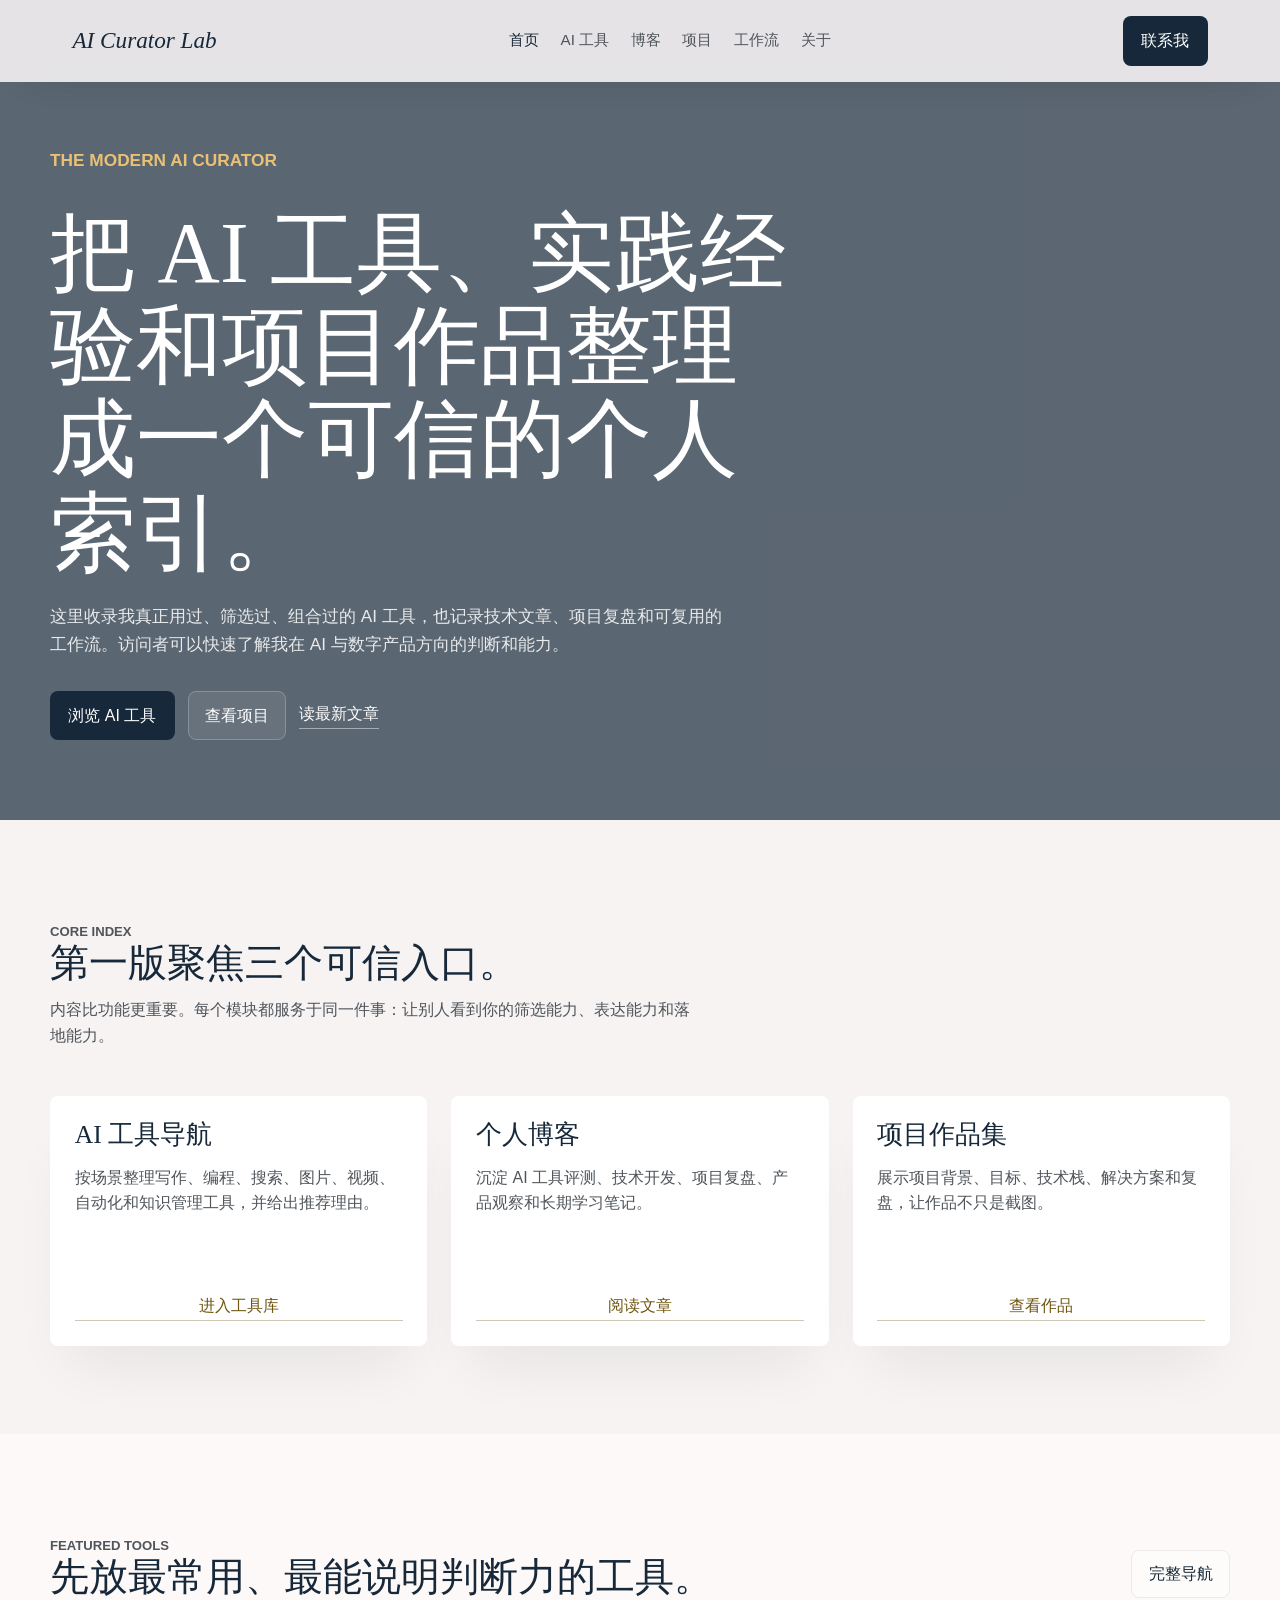
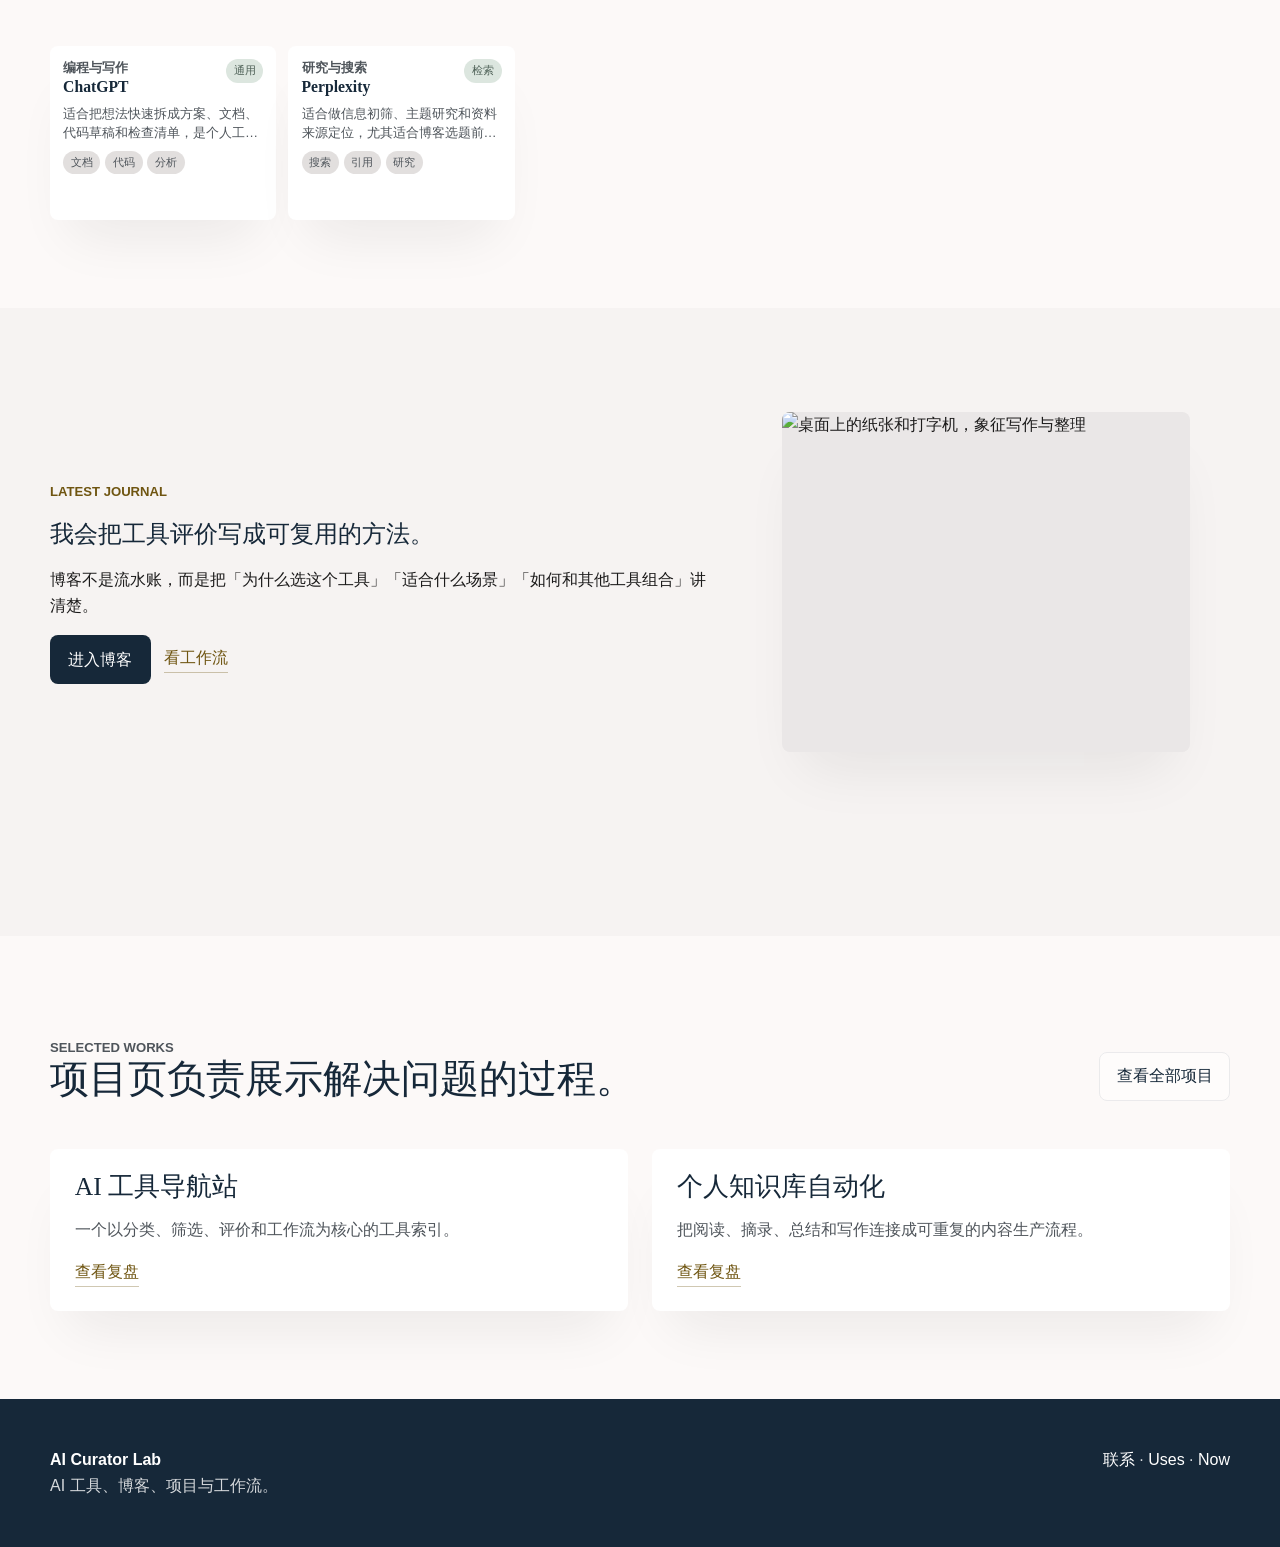
==== index.html @ 0ee19f3d "feat: initialize personal AI directory site" ====
<!doctype html>
<html lang="zh-CN">
  <head>
    <meta charset="utf-8">
    <meta name="viewport" content="width=device-width, initial-scale=1">
    <title>AI Curator Lab | 个人 AI 工具、博客与项目</title>
    <meta name="description" content="一个面向 AI 工具筛选、个人博客、项目作品集和工作流沉淀的个人网站。">
    <meta property="og:title" content="AI Curator Lab">
    <meta property="og:description" content="个人 AI 工具导航、博客、项目和工作流。">
    <link rel="stylesheet" href="assets/styles.css">
    <script defer src="assets/site.js"></script>
  </head>
  <body>
    <a class="skip-link" href="#main">跳到主要内容</a>
    <header class="site-header">
      <nav class="nav-wrap" aria-label="主导航">
        <a class="brand" href="index.html">AI Curator Lab</a>
        <ul class="nav-list">
          <li><a aria-current="page" href="index.html">首页</a></li>
          <li><a href="ai-tools/index.html">AI 工具</a></li>
          <li><a href="blog/index.html">博客</a></li>
          <li><a href="projects/index.html">项目</a></li>
          <li><a href="workflows/index.html">工作流</a></li>
          <li><a href="about/index.html">关于</a></li>
        </ul>
        <a class="header-action" href="about/index.html#contact">联系我</a>
        <button class="menu-toggle" type="button" aria-label="打开导航" aria-expanded="false" data-menu-toggle>
          <span></span><span></span><span></span>
        </button>
      </nav>
      <div class="mobile-menu" hidden data-mobile-menu>
        <a href="index.html">首页</a>
        <a href="ai-tools/index.html">AI 工具</a>
        <a href="blog/index.html">博客</a>
        <a href="projects/index.html">项目</a>
        <a href="workflows/index.html">工作流</a>
        <a href="about/index.html">关于</a>
      </div>
    </header>

    <main id="main" class="page-main">
      <section class="hero-home" aria-label="网站介绍">
        <div class="hero-inner">
          <div class="hero-copy">
            <p class="kicker">The Modern AI Curator</p>
            <h1>把 AI 工具、实践经验和项目作品整理成一个可信的个人索引。</h1>
            <p>这里收录我真正用过、筛选过、组合过的 AI 工具，也记录技术文章、项目复盘和可复用的工作流。访问者可以快速了解我在 AI 与数字产品方向的判断和能力。</p>
            <div class="hero-actions">
              <a class="button-primary" href="ai-tools/index.html">浏览 AI 工具</a>
              <a class="button-secondary" href="projects/index.html">查看项目</a>
              <a class="text-link" href="blog/index.html">读最新文章</a>
            </div>
          </div>
        </div>
      </section>

      <section class="section-band">
        <div class="content-wrap">
          <div class="section-heading">
            <div>
              <p class="kicker">Core Index</p>
              <h2>第一版聚焦三个可信入口。</h2>
              <p>内容比功能更重要。每个模块都服务于同一件事：让别人看到你的筛选能力、表达能力和落地能力。</p>
            </div>
          </div>
          <div class="grid-3">
            <article class="feature-card">
              <div>
                <h3 class="feature-title">AI 工具导航</h3>
                <p>按场景整理写作、编程、搜索、图片、视频、自动化和知识管理工具，并给出推荐理由。</p>
              </div>
              <a class="text-link" href="ai-tools/index.html">进入工具库</a>
            </article>
            <article class="feature-card">
              <div>
                <h3 class="feature-title">个人博客</h3>
                <p>沉淀 AI 工具评测、技术开发、项目复盘、产品观察和长期学习笔记。</p>
              </div>
              <a class="text-link" href="blog/index.html">阅读文章</a>
            </article>
            <article class="feature-card">
              <div>
                <h3 class="feature-title">项目作品集</h3>
                <p>展示项目背景、目标、技术栈、解决方案和复盘，让作品不只是截图。</p>
              </div>
              <a class="text-link" href="projects/index.html">查看作品</a>
            </article>
          </div>
        </div>
      </section>

      <section class="section">
        <div class="content-wrap">
          <div class="section-heading">
            <div>
              <p class="kicker">Featured Tools</p>
              <h2>先放最常用、最能说明判断力的工具。</h2>
            </div>
            <a class="button-secondary" href="ai-tools/index.html">完整导航</a>
          </div>
          <div class="tool-grid">
            <article class="tool-card">
              <div class="tool-head">
                <div>
                  <p class="tool-meta">编程与写作</p>
                  <h3 class="tool-name">ChatGPT</h3>
                </div>
                <span class="chip sage">通用</span>
              </div>
              <p>适合把想法快速拆成方案、文档、代码草稿和检查清单，是个人工作流里的基础层。</p>
              <div class="chip-row">
                <span class="chip">文档</span><span class="chip">代码</span><span class="chip">分析</span>
              </div>
            </article>
            <article class="tool-card">
              <div class="tool-head">
                <div>
                  <p class="tool-meta">研究与搜索</p>
                  <h3 class="tool-name">Perplexity</h3>
                </div>
                <span class="chip sage">检索</span>
              </div>
              <p>适合做信息初筛、主题研究和资料来源定位，尤其适合博客选题前的资料扫描。</p>
              <div class="chip-row">
                <span class="chip">搜索</span><span class="chip">引用</span><span class="chip">研究</span>
              </div>
            </article>
          </div>
        </div>
      </section>

      <section class="section-band">
        <div class="content-wrap">
          <div class="feature-story">
            <div>
              <p class="kicker">Latest Journal</p>
              <h2 class="detail-heading">我会把工具评价写成可复用的方法。</h2>
              <p>博客不是流水账，而是把「为什么选这个工具」「适合什么场景」「如何和其他工具组合」讲清楚。</p>
              <div class="inline-actions">
                <a class="button-primary" href="blog/index.html">进入博客</a>
                <a class="text-link" href="workflows/index.html">看工作流</a>
              </div>
            </div>
            <figure class="image-panel">
              <img src="https://lh3.googleusercontent.com/aida-public/[base64]" alt="桌面上的纸张和打字机，象征写作与整理" loading="lazy">
            </figure>
          </div>
        </div>
      </section>

      <section class="section">
        <div class="content-wrap">
          <div class="section-heading">
            <div>
              <p class="kicker">Selected Works</p>
              <h2>项目页负责展示解决问题的过程。</h2>
            </div>
            <a class="button-secondary" href="projects/index.html">查看全部项目</a>
          </div>
          <div class="grid-2">
            <article class="note-card">
              <h3 class="feature-title">AI 工具导航站</h3>
              <p>一个以分类、筛选、评价和工作流为核心的工具索引。</p>
              <a class="text-link" href="projects/index.html">查看复盘</a>
            </article>
            <article class="note-card">
              <h3 class="feature-title">个人知识库自动化</h3>
              <p>把阅读、摘录、总结和写作连接成可重复的内容生产流程。</p>
              <a class="text-link" href="projects/index.html">查看复盘</a>
            </article>
          </div>
        </div>
      </section>
    </main>

    <footer class="footer">
      <div class="footer-inner">
        <div><strong>AI Curator Lab</strong><br>AI 工具、博客、项目与工作流。</div>
        <div><a href="about/index.html#contact">联系</a> · <a href="about/index.html#uses">Uses</a> · <a href="about/index.html#now">Now</a></div>
      </div>
    </footer>
  </body>
</html>
---- assets/styles.css ----
:root {
  --surface: #fcf9f8;
  --surface-low: #f6f3f2;
  --surface-card: #ffffff;
  --surface-deep: #eae7e7;
  --primary: #162839;
  --primary-soft: #2c3e50;
  --ink: #1c1b1b;
  --muted: #4f555b;
  --quiet: #74777d;
  --gold: #6f5511;
  --gold-soft: #e9c176;
  --sage: #4f6258;
  --sage-soft: #dce6df;
  --chip: #e2dfde;
  --radius: 8px;
  --shadow-ambient: 0 36px 56px -22px rgba(28, 27, 27, 0.08);
  --header-height: 76px;
}

* {
  box-sizing: border-box;
}

html {
  scroll-behavior: smooth;
}

body {
  margin: 0;
  background: var(--surface);
  color: var(--ink);
  font-family: Inter, "PingFang SC", "Microsoft YaHei", Arial, sans-serif;
  line-height: 1.6;
  text-rendering: optimizeLegibility;
  -webkit-font-smoothing: antialiased;
}

img {
  display: block;
  max-width: 100%;
}

a {
  color: inherit;
  text-decoration: none;
}

button,
input,
textarea {
  font: inherit;
}

.skip-link {
  position: absolute;
  left: 1rem;
  top: -5rem;
  z-index: 100;
  background: var(--primary);
  color: #fff;
  padding: 0.65rem 1rem;
  border-radius: var(--radius);
}

.skip-link:focus {
  top: 1rem;
}

.sr-only {
  position: absolute;
  width: 1px;
  height: 1px;
  padding: 0;
  margin: -1px;
  overflow: hidden;
  clip: rect(0, 0, 0, 0);
  white-space: nowrap;
  border: 0;
}

.site-header {
  position: fixed;
  inset: 0 0 auto 0;
  z-index: 50;
  min-height: var(--header-height);
  background: rgba(252, 249, 248, 0.86);
  backdrop-filter: blur(16px);
  box-shadow: 0 18px 36px -30px rgba(28, 27, 27, 0.28);
}

.nav-wrap {
  max-width: 1180px;
  margin: 0 auto;
  padding: 1rem 1.4rem;
  display: flex;
  align-items: center;
  justify-content: space-between;
  gap: 1.2rem;
}

.brand {
  font-family: Georgia, "Noto Serif SC", "Songti SC", serif;
  font-size: 1.45rem;
  font-style: italic;
  color: var(--primary);
  white-space: nowrap;
}

.nav-list {
  display: flex;
  align-items: center;
  gap: 1.35rem;
  padding: 0;
  margin: 0;
  list-style: none;
  color: var(--muted);
  font-size: 0.95rem;
}

.nav-list a {
  padding: 0.45rem 0;
}

.nav-list a[aria-current="page"],
.nav-list a:hover {
  color: var(--primary);
}

.header-action,
.button-primary,
.button-secondary,
.text-link {
  display: inline-flex;
  align-items: center;
  justify-content: center;
  gap: 0.45rem;
  border-radius: var(--radius);
  min-height: 2.7rem;
  cursor: pointer;
}

.header-action,
.button-primary {
  background: var(--primary);
  color: #fff;
  padding: 0.75rem 1.15rem;
}

.button-primary:hover,
.header-action:hover {
  background: var(--primary-soft);
}

.button-secondary {
  color: var(--primary);
  padding: 0.72rem 1.08rem;
  background: rgba(255, 255, 255, 0.42);
  outline: 1px solid rgba(196, 198, 205, 0.34);
  outline-offset: -1px;
}

.button-secondary:hover {
  outline-color: rgba(196, 198, 205, 0.9);
}

.text-link {
  color: var(--gold);
  min-height: auto;
  padding: 0 0 0.16rem;
  border-radius: 0;
  box-shadow: inset 0 -1px 0 rgba(111, 85, 17, 0.32);
}

.menu-toggle {
  display: none;
  background: transparent;
  color: var(--primary);
  border: 0;
  padding: 0.4rem;
  border-radius: var(--radius);
}

.menu-toggle span {
  display: block;
  width: 1.55rem;
  height: 2px;
  background: currentColor;
  margin: 0.3rem 0;
}

.mobile-menu {
  display: none;
  max-width: 1180px;
  margin: 0 auto;
  padding: 0 1.4rem 1rem;
}

.mobile-menu[hidden] {
  display: none;
}

.mobile-menu a {
  display: block;
  padding: 0.8rem 0;
  color: var(--muted);
}

.page-main {
  min-height: 100vh;
}

.hero-home {
  position: relative;
  min-height: 84svh;
  display: flex;
  align-items: flex-end;
  padding: calc(var(--header-height) + 3rem) 1.4rem 5rem;
  color: #fff;
  background-image: url("https://lh3.googleusercontent.com/aida-public/[base64]");
  background-size: cover;
  background-position: center;
}

.hero-home::before {
  content: "";
  position: absolute;
  inset: 0;
  background: rgba(22, 40, 57, 0.7);
}

.hero-inner {
  position: relative;
  width: min(1180px, 100%);
  margin: 0 auto;
}

.hero-copy {
  max-width: 760px;
}

.kicker {
  margin: 0 0 1rem;
  color: var(--gold);
  font-size: 0.82rem;
  font-weight: 700;
  text-transform: uppercase;
  letter-spacing: 0;
}

.hero-home .kicker {
  color: var(--gold-soft);
}

.hero-copy h1,
.page-hero h1,
.section-heading h2,
.feature-title,
.article-title,
.project-title,
.detail-heading {
  font-family: Georgia, "Noto Serif SC", "Songti SC", serif;
  color: var(--primary);
  line-height: 1.08;
  font-weight: 500;
}

.hero-copy h1 {
  margin: 0;
  color: #fff;
  font-size: 3.35rem;
  max-width: 840px;
}

.hero-copy p {
  max-width: 680px;
  margin: 1.45rem 0 2rem;
  color: rgba(255, 255, 255, 0.86);
  font-size: 1.08rem;
}

.hero-actions,
.section-actions,
.inline-actions {
  display: flex;
  flex-wrap: wrap;
  gap: 0.8rem;
  align-items: center;
}

.hero-home .button-secondary {
  color: #fff;
  background: rgba(252, 249, 248, 0.08);
  outline-color: rgba(255, 255, 255, 0.22);
}

.hero-home .text-link {
  color: #fff;
  box-shadow: inset 0 -1px 0 rgba(255, 255, 255, 0.45);
}

.section,
.section-band,
.page-shell {
  padding: 5.5rem 1.4rem;
}

.section-band {
  background: var(--surface-low);
}

.content-wrap,
.page-hero,
.page-content {
  width: min(1180px, 100%);
  margin: 0 auto;
}

.page-shell {
  padding-top: calc(var(--header-height) + 5rem);
}

.page-hero {
  display: grid;
  grid-template-columns: minmax(0, 1fr) minmax(280px, 0.44fr);
  gap: 4rem;
  align-items: end;
  padding-bottom: 4rem;
}

.page-hero h1 {
  margin: 0;
  font-size: 3.5rem;
}

.page-hero p {
  max-width: 700px;
  margin: 1rem 0 0;
  color: var(--muted);
  font-size: 1.08rem;
}

.section-heading {
  display: flex;
  align-items: end;
  justify-content: space-between;
  gap: 2rem;
  margin-bottom: 3rem;
}

.section-heading h2 {
  margin: 0;
  font-size: 2.45rem;
}

.section-heading p {
  margin: 0.8rem 0 0;
  max-width: 640px;
  color: var(--muted);
}

.grid-3 {
  display: grid;
  grid-template-columns: repeat(3, minmax(0, 1fr));
  gap: 1.5rem;
}

.grid-2 {
  display: grid;
  grid-template-columns: repeat(2, minmax(0, 1fr));
  gap: 1.5rem;
}

.feature-card,
.tool-card,
.note-card,
.contact-card,
.workflow-card {
  background: var(--surface-card);
  border-radius: var(--radius);
  padding: 1.55rem;
  box-shadow: var(--shadow-ambient);
}

.feature-card {
  min-height: 250px;
  display: flex;
  flex-direction: column;
  justify-content: space-between;
}

.feature-title {
  margin: 0 0 0.75rem;
  font-size: 1.6rem;
}

.feature-card p,
.tool-card p,
.note-card p,
.workflow-card p,
.contact-card p {
  color: var(--muted);
}

.tool-grid {
  display: grid;
  grid-template-columns: repeat(auto-fill, minmax(190px, 1fr));
  gap: 0.75rem;
}

.tool-card {
  min-height: 174px;
  display: flex;
  flex-direction: column;
  gap: 0.55rem;
  padding: 0.82rem;
}

.tool-card p {
  margin: 0;
  font-size: 0.82rem;
  line-height: 1.42;
  display: -webkit-box;
  -webkit-line-clamp: 2;
  -webkit-box-orient: vertical;
  overflow: hidden;
}

.tool-head {
  display: flex;
  justify-content: space-between;
  gap: 0.55rem;
  align-items: flex-start;
}

.tool-identity {
  display: flex;
  align-items: center;
  gap: 0.58rem;
  min-width: 0;
}

.tool-title {
  min-width: 0;
}

.tool-logo {
  width: 2.15rem;
  height: 2.15rem;
  flex: 0 0 auto;
  object-fit: contain;
  padding: 0.34rem;
  border-radius: var(--radius);
  background: var(--surface-low);
  box-shadow: inset 0 0 0 1px rgba(196, 198, 205, 0.2);
}

.logo-fallback {
  display: grid;
  place-items: center;
  color: var(--primary);
  font-weight: 800;
  font-size: 0.8rem;
}

.tool-name {
  margin: 0;
  font-family: Georgia, "Noto Serif SC", "Songti SC", serif;
  color: var(--primary);
  font-size: 0.98rem;
  line-height: 1.18;
  overflow-wrap: anywhere;
}

.tool-name a:hover {
  color: var(--gold);
}

.tool-meta,
.article-meta,
.project-meta {
  color: var(--gold);
  font-size: 0.8rem;
  font-weight: 700;
}

.chip-row {
  display: flex;
  flex-wrap: wrap;
  gap: 0.3rem;
}

.chip {
  display: inline-flex;
  align-items: center;
  min-height: 1.42rem;
  padding: 0.16rem 0.48rem;
  border-radius: 999px;
  background: var(--chip);
  color: var(--muted);
  font-size: 0.7rem;
  white-space: nowrap;
}

.chip.sage {
  background: var(--sage-soft);
  color: var(--sage);
}

.filters {
  display: flex;
  flex-wrap: wrap;
  gap: 0.7rem;
  align-items: center;
}

.stat-strip {
  display: flex;
  flex-wrap: wrap;
  gap: 0.75rem;
  margin-bottom: 1rem;
  color: var(--primary);
  font-weight: 700;
}

.stat-strip span,
.source-note {
  background: var(--surface-card);
  border-radius: var(--radius);
  box-shadow: var(--shadow-ambient);
}

.stat-strip span {
  padding: 0.7rem 0.95rem;
}

.source-note {
  margin-bottom: 2rem;
  padding: 1.05rem 1.15rem;
  color: var(--muted);
}

.filter-button {
  border: 0;
  background: transparent;
  color: var(--muted);
  padding: 0.55rem 0.9rem;
  border-radius: var(--radius);
  cursor: pointer;
}

.filter-button:hover,
.filter-button.is-active {
  background: var(--surface-card);
  color: var(--primary);
  box-shadow: var(--shadow-ambient);
}

#categoryFilters {
  display: grid;
  grid-template-columns: 1fr;
  gap: 0.55rem;
}

.category-filter {
  width: 100%;
  min-height: 3rem;
  display: grid;
  grid-template-columns: minmax(0, 1fr) auto;
  align-items: center;
  text-align: left;
  background: rgba(255, 255, 255, 0.72);
  color: var(--muted);
  padding: 0.78rem 0.85rem;
  box-shadow: inset 4px 0 0 rgba(233, 193, 118, 0.44);
}

.category-filter span {
  overflow: hidden;
  text-overflow: ellipsis;
  white-space: nowrap;
}

.category-filter strong {
  min-width: 2rem;
  min-height: 1.45rem;
  display: grid;
  place-items: center;
  padding: 0 0.45rem;
  border-radius: var(--radius);
  background: var(--surface-low);
  color: var(--primary);
  font-size: 0.78rem;
}

.category-filter:hover,
.category-filter.is-active {
  background: var(--primary);
  color: #fff;
  box-shadow: inset 4px 0 0 var(--gold-soft), var(--shadow-ambient);
}

.category-filter:hover strong,
.category-filter.is-active strong {
  background: rgba(255, 255, 255, 0.14);
  color: #fff;
}

.search-panel {
  background: var(--surface-low);
  border-radius: var(--radius);
  padding: 0.75rem;
  outline: 1px solid rgba(196, 198, 205, 0.22);
  outline-offset: -1px;
}

.search-panel:focus-within {
  background: var(--surface-card);
  outline-color: var(--gold-soft);
}

.search-panel input {
  width: 100%;
  border: 0;
  outline: 0;
  background: transparent;
  color: var(--ink);
  padding: 0.65rem 0.7rem;
}

.directory-layout {
  display: grid;
  grid-template-columns: 250px minmax(0, 1fr);
  gap: 2rem;
}

.sidebar {
  position: sticky;
  top: calc(var(--header-height) + 1.5rem);
  align-self: start;
  display: grid;
  gap: 0.7rem;
}

.sidebar-title {
  margin: 0 0 0.4rem;
  color: var(--gold);
  font-size: 0.82rem;
  text-transform: uppercase;
  letter-spacing: 0;
}

.empty-state {
  display: none;
  padding: 2rem;
  background: var(--surface-card);
  border-radius: var(--radius);
  color: var(--muted);
}

.empty-state.is-visible {
  display: block;
}

details {
  margin-top: auto;
}

summary {
  cursor: pointer;
  color: var(--gold);
  font-weight: 700;
}

details ul {
  margin: 0.75rem 0 0;
  padding-left: 1.1rem;
  color: var(--muted);
}

.article-list {
  display: grid;
  gap: 3.8rem;
}

.article-item {
  display: grid;
  grid-template-columns: 180px minmax(0, 1fr);
  gap: 2rem;
}

.article-title {
  margin: 0.25rem 0 0.7rem;
  font-size: 2rem;
}

.article-item p {
  margin: 0;
  color: var(--muted);
}

.feature-story {
  display: grid;
  grid-template-columns: 1.15fr 0.85fr;
  gap: 2rem;
  align-items: center;
  margin-bottom: 5rem;
}

.image-panel {
  border-radius: var(--radius);
  overflow: hidden;
  background: var(--surface-deep);
  box-shadow: var(--shadow-ambient);
}

.image-panel img {
  width: 100%;
  height: 100%;
  min-height: 340px;
  object-fit: cover;
}

.project-list {
  display: grid;
  gap: 5rem;
}

.project-feature {
  display: grid;
  grid-template-columns: 1.15fr 0.85fr;
  gap: 3rem;
  align-items: center;
}

.project-feature:nth-child(even) {
  grid-template-columns: 0.85fr 1.15fr;
}

.project-feature:nth-child(even) .project-image {
  order: 2;
}

.project-title {
  margin: 1rem 0;
  font-size: 2.2rem;
}

.project-copy p {
  color: var(--muted);
}

.status {
  display: inline-flex;
  align-items: center;
  gap: 0.45rem;
  padding: 0.35rem 0.7rem;
  border-radius: 999px;
  background: rgba(255, 255, 255, 0.86);
  color: var(--primary);
  font-size: 0.82rem;
}

.status::before {
  content: "";
  width: 0.45rem;
  height: 0.45rem;
  border-radius: 50%;
  background: var(--sage);
}

.status.building::before {
  background: var(--gold);
}

.workflow-steps {
  counter-reset: step;
  display: grid;
  gap: 1rem;
  margin: 0;
  padding: 0;
  list-style: none;
}

.workflow-steps li {
  counter-increment: step;
  background: var(--surface-card);
  border-radius: var(--radius);
  padding: 1.25rem 1.25rem 1.25rem 4rem;
  position: relative;
  box-shadow: var(--shadow-ambient);
}

.workflow-steps li::before {
  content: counter(step);
  position: absolute;
  left: 1.25rem;
  top: 1.25rem;
  width: 1.8rem;
  height: 1.8rem;
  border-radius: 50%;
  display: grid;
  place-items: center;
  background: var(--primary);
  color: #fff;
  font-size: 0.9rem;
}

.quote-block {
  margin: 2rem 0 0;
  padding: 1.3rem;
  border-radius: var(--radius);
  background: var(--surface-low);
  color: var(--primary);
}

.about-grid {
  display: grid;
  grid-template-columns: 0.9fr 1.1fr;
  gap: 3rem;
  align-items: start;
}

.profile-image {
  aspect-ratio: 4 / 5;
  border-radius: var(--radius);
  overflow: hidden;
  box-shadow: var(--shadow-ambient);
}

.profile-image img {
  width: 100%;
  height: 100%;
  object-fit: cover;
}

.stack-list {
  display: grid;
  grid-template-columns: repeat(2, minmax(0, 1fr));
  gap: 1rem;
  padding: 0;
  margin: 0;
  list-style: none;
}

.stack-list li {
  background: var(--surface-card);
  border-radius: var(--radius);
  padding: 1rem;
  box-shadow: var(--shadow-ambient);
}

.footer {
  background: var(--primary);
  color: rgba(255, 255, 255, 0.82);
  padding: 3rem 1.4rem;
}

.footer-inner {
  width: min(1180px, 100%);
  margin: 0 auto;
  display: flex;
  justify-content: space-between;
  gap: 2rem;
  flex-wrap: wrap;
}

.footer strong {
  color: #fff;
}

.footer a {
  color: #fff;
}

@media (min-width: 880px) {
  .hero-copy h1 {
    font-size: 5.4rem;
  }
}

@media (max-width: 900px) {
  .nav-list,
  .header-action {
    display: none;
  }

  .menu-toggle {
    display: inline-block;
  }

  .mobile-menu.is-open {
    display: block;
  }

  .hero-home {
    min-height: 80svh;
    padding-bottom: 3rem;
  }

  .hero-copy h1,
  .page-hero h1 {
    font-size: 2.8rem;
  }

  .page-hero,
  .directory-layout,
  .feature-story,
  .project-feature,
  .project-feature:nth-child(even),
  .about-grid {
    grid-template-columns: 1fr;
  }

  .project-feature:nth-child(even) .project-image {
    order: initial;
  }

  .sidebar {
    position: static;
  }

  .grid-3,
  .grid-2,
  .stack-list {
    grid-template-columns: 1fr;
  }

  .article-item {
    grid-template-columns: 1fr;
    gap: 0.8rem;
  }

  .section-heading {
    display: block;
  }
}

@media (max-width: 560px) {
  .hero-copy h1,
  .page-hero h1 {
    font-size: 2.35rem;
  }

  .section,
  .section-band,
  .page-shell {
    padding-left: 1rem;
    padding-right: 1rem;
  }

  .hero-home {
    padding-left: 1rem;
    padding-right: 1rem;
  }

  .feature-card,
  .note-card,
  .contact-card,
  .workflow-card {
    padding: 1.2rem;
  }

  .tool-card {
    padding: 0.82rem;
  }
}
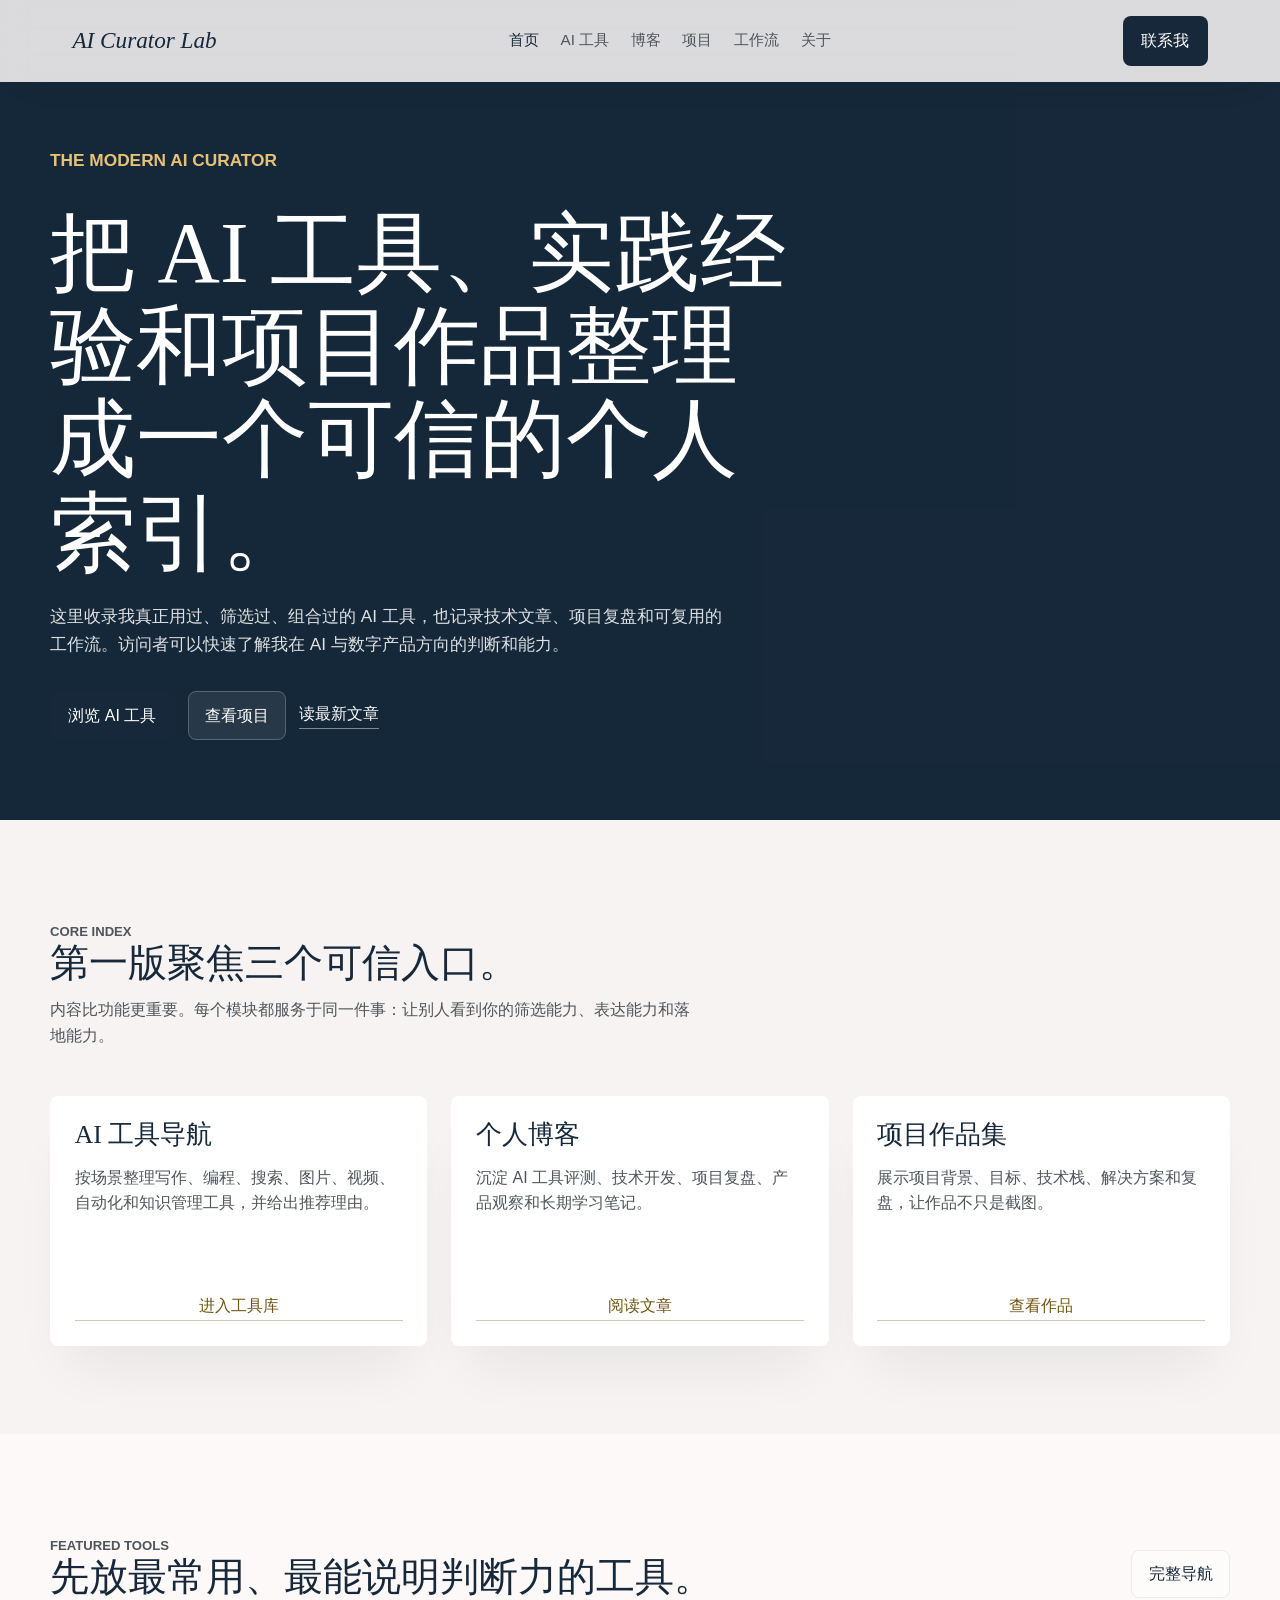
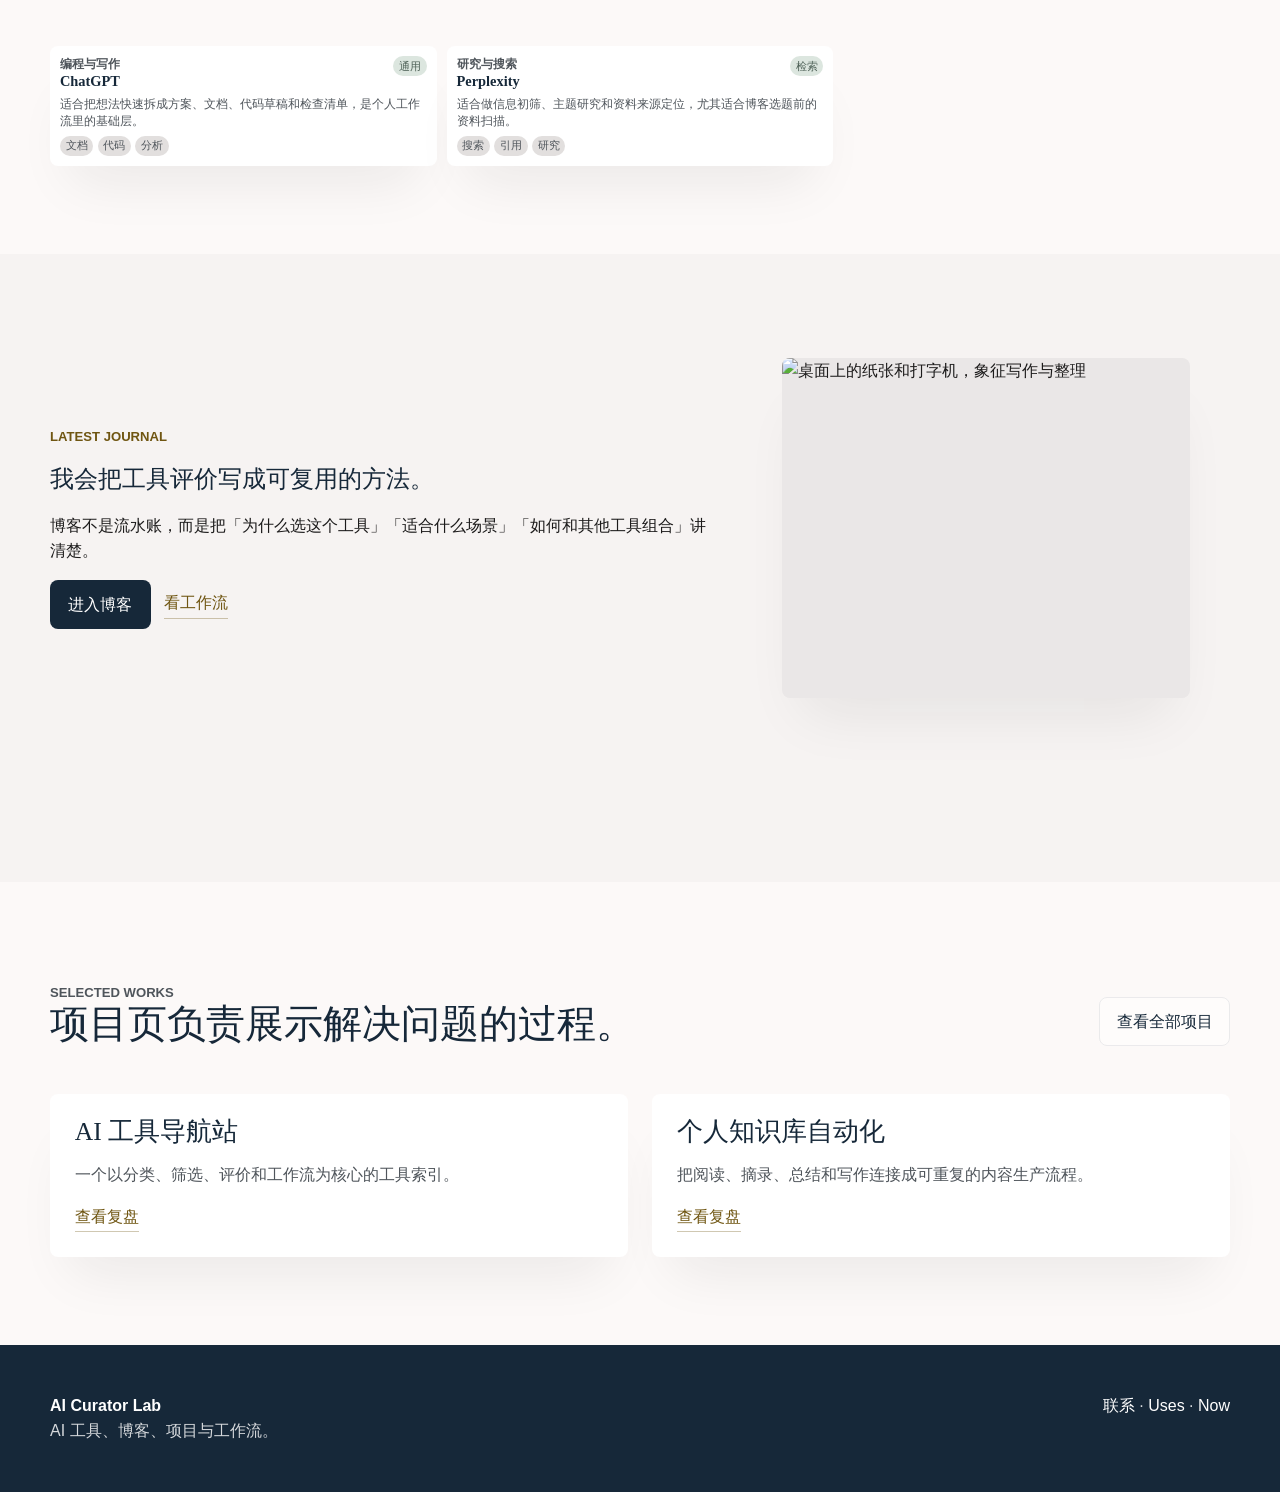
==== commit 0e53fd6f: "feat: add interactive 3D homepage hero" ====
--- a/index.html
+++ b/index.html
@@ -9,6 +9,7 @@
     <meta property="og:description" content="个人 AI 工具导航、博客、项目和工作流。">
     <link rel="stylesheet" href="assets/styles.css">
     <script defer src="assets/site.js"></script>
+    <script type="module" src="assets/hero-3d.js"></script>
   </head>
   <body>
     <a class="skip-link" href="#main">跳到主要内容</a>
@@ -40,6 +41,7 @@
 
     <main id="main" class="page-main">
       <section class="hero-home" aria-label="网站介绍">
+        <canvas class="hero-canvas" id="hero3d" aria-hidden="true"></canvas>
         <div class="hero-inner">
           <div class="hero-copy">
             <p class="kicker">The Modern AI Curator</p>
--- a/assets/styles.css
+++ b/assets/styles.css
@@ -217,20 +217,36 @@
   align-items: flex-end;
   padding: calc(var(--header-height) + 3rem) 1.4rem 5rem;
   color: #fff;
-  background-image: url("https://lh3.googleusercontent.com/aida-public/[base64]");
-  background-size: cover;
-  background-position: center;
+  background: var(--primary);
+  isolation: isolate;
 }
 
 .hero-home::before {
   content: "";
   position: absolute;
   inset: 0;
-  background: rgba(22, 40, 57, 0.7);
+  z-index: 1;
+  background: rgba(22, 40, 57, 0.44);
+}
+
+.hero-canvas {
+  position: absolute;
+  inset: 0;
+  width: 100%;
+  height: 100%;
+  z-index: 0;
+  display: block;
+  pointer-events: none;
+  background: var(--primary);
+}
+
+.hero-canvas.is-fallback {
+  background: var(--primary) url("https://lh3.googleusercontent.com/aida-public/[base64]") center / cover no-repeat;
 }
 
 .hero-inner {
   position: relative;
+  z-index: 2;
   width: min(1180px, 100%);
   margin: 0 auto;
 }
@@ -404,22 +420,23 @@
 
 .tool-grid {
   display: grid;
-  grid-template-columns: repeat(auto-fill, minmax(190px, 1fr));
-  gap: 0.75rem;
+  grid-template-columns: repeat(3, minmax(0, 1fr));
+  gap: 0.62rem;
+  align-items: start;
 }
 
 .tool-card {
-  min-height: 174px;
+  min-height: 0;
   display: flex;
   flex-direction: column;
-  gap: 0.55rem;
-  padding: 0.82rem;
+  gap: 0.38rem;
+  padding: 0.62rem;
 }
 
 .tool-card p {
   margin: 0;
-  font-size: 0.82rem;
-  line-height: 1.42;
+  font-size: 0.78rem;
+  line-height: 1.34;
   display: -webkit-box;
   -webkit-line-clamp: 2;
   -webkit-box-orient: vertical;
@@ -429,14 +446,14 @@
 .tool-head {
   display: flex;
   justify-content: space-between;
-  gap: 0.55rem;
+  gap: 0.42rem;
   align-items: flex-start;
 }
 
 .tool-identity {
   display: flex;
   align-items: center;
-  gap: 0.58rem;
+  gap: 0.5rem;
   min-width: 0;
 }
 
@@ -445,11 +462,11 @@
 }
 
 .tool-logo {
-  width: 2.15rem;
-  height: 2.15rem;
+  width: 1.9rem;
+  height: 1.9rem;
   flex: 0 0 auto;
   object-fit: contain;
-  padding: 0.34rem;
+  padding: 0.28rem;
   border-radius: var(--radius);
   background: var(--surface-low);
   box-shadow: inset 0 0 0 1px rgba(196, 198, 205, 0.2);
@@ -467,7 +484,7 @@
   margin: 0;
   font-family: Georgia, "Noto Serif SC", "Songti SC", serif;
   color: var(--primary);
-  font-size: 0.98rem;
+  font-size: 0.9rem;
   line-height: 1.18;
   overflow-wrap: anywhere;
 }
@@ -487,18 +504,18 @@
 .chip-row {
   display: flex;
   flex-wrap: wrap;
-  gap: 0.3rem;
+  gap: 0.26rem;
 }
 
 .chip {
   display: inline-flex;
   align-items: center;
-  min-height: 1.42rem;
-  padding: 0.16rem 0.48rem;
+  min-height: 1.25rem;
+  padding: 0.1rem 0.36rem;
   border-radius: 999px;
   background: var(--chip);
   color: var(--muted);
-  font-size: 0.7rem;
+  font-size: 0.66rem;
   white-space: nowrap;
 }
 
@@ -920,6 +937,10 @@
     position: static;
   }
 
+  .tool-grid {
+    grid-template-columns: repeat(2, minmax(0, 1fr));
+  }
+
   .grid-3,
   .grid-2,
   .stack-list {
@@ -962,6 +983,13 @@
   }
 
   .tool-card {
-    padding: 0.82rem;
-  }
-}
+    min-height: 0;
+    padding: 0.62rem;
+  }
+}
+
+@media (max-width: 430px) {
+  .tool-grid {
+    grid-template-columns: 1fr;
+  }
+}
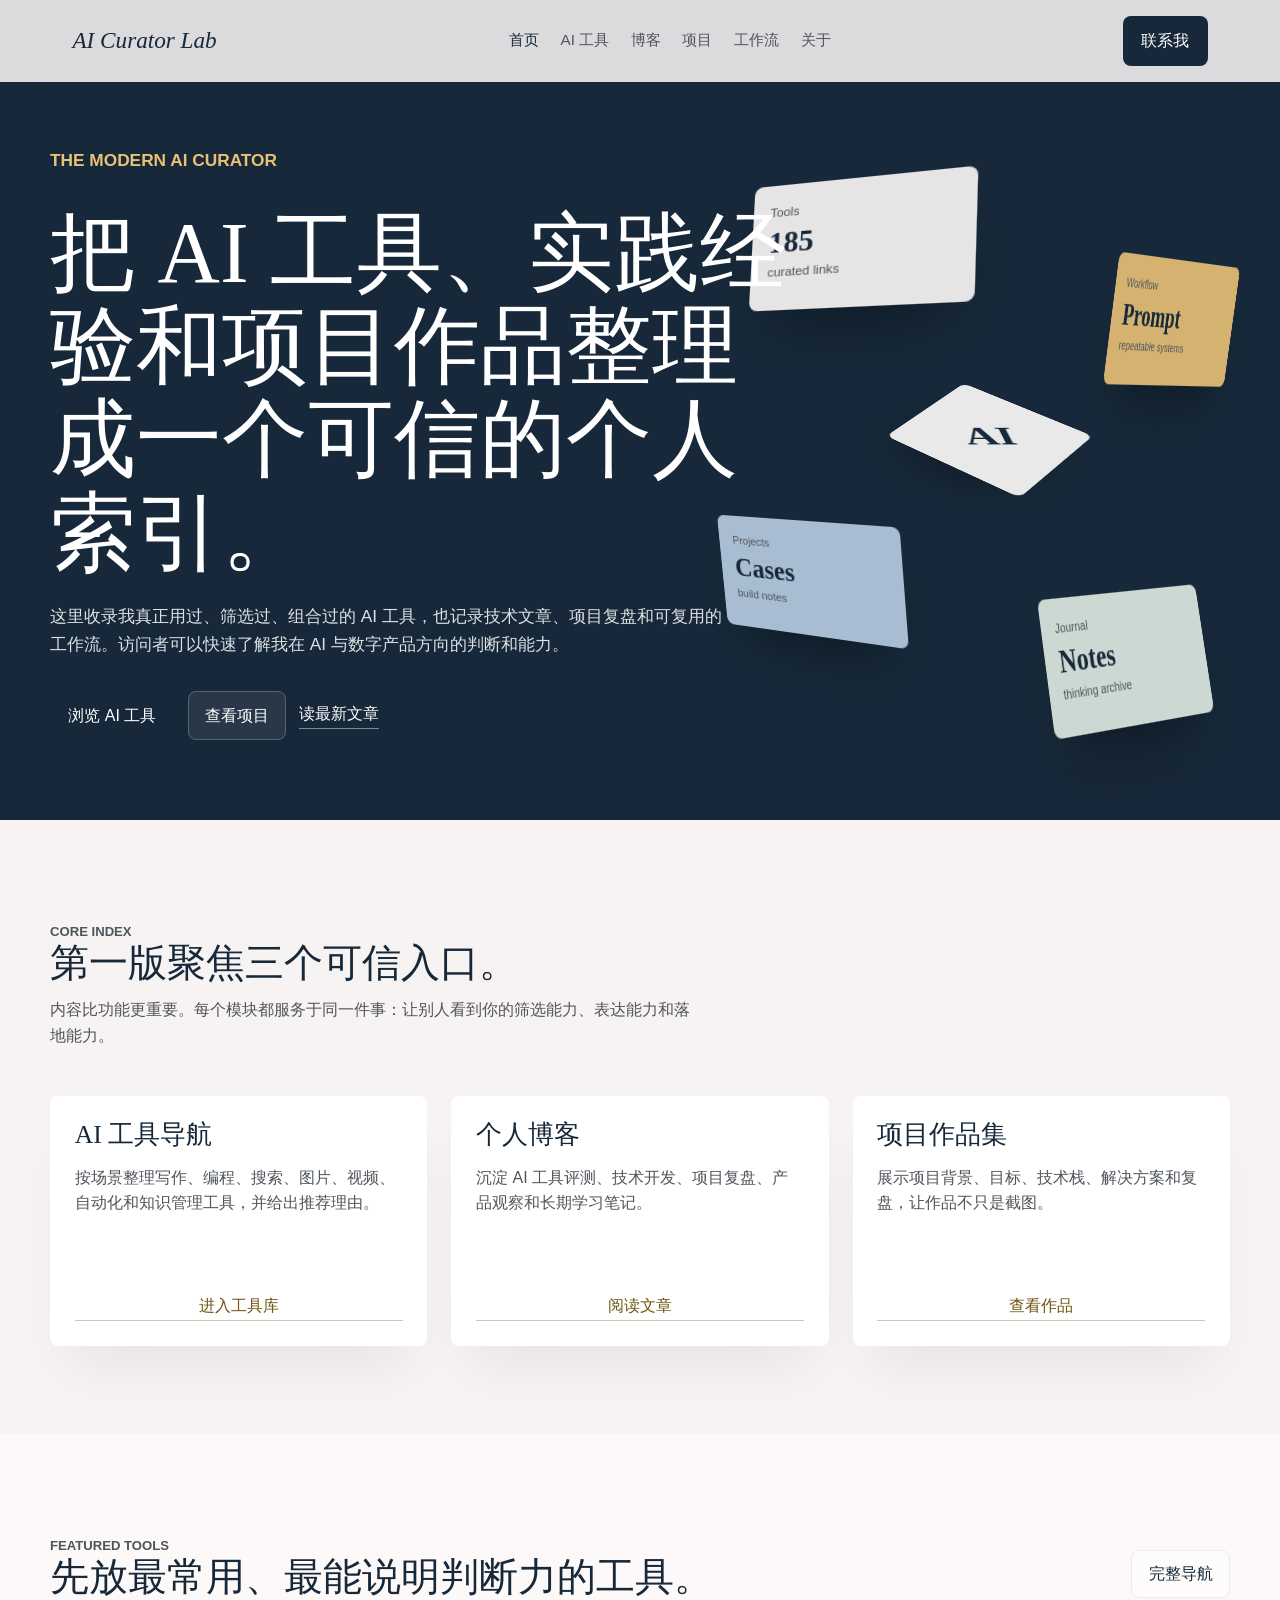
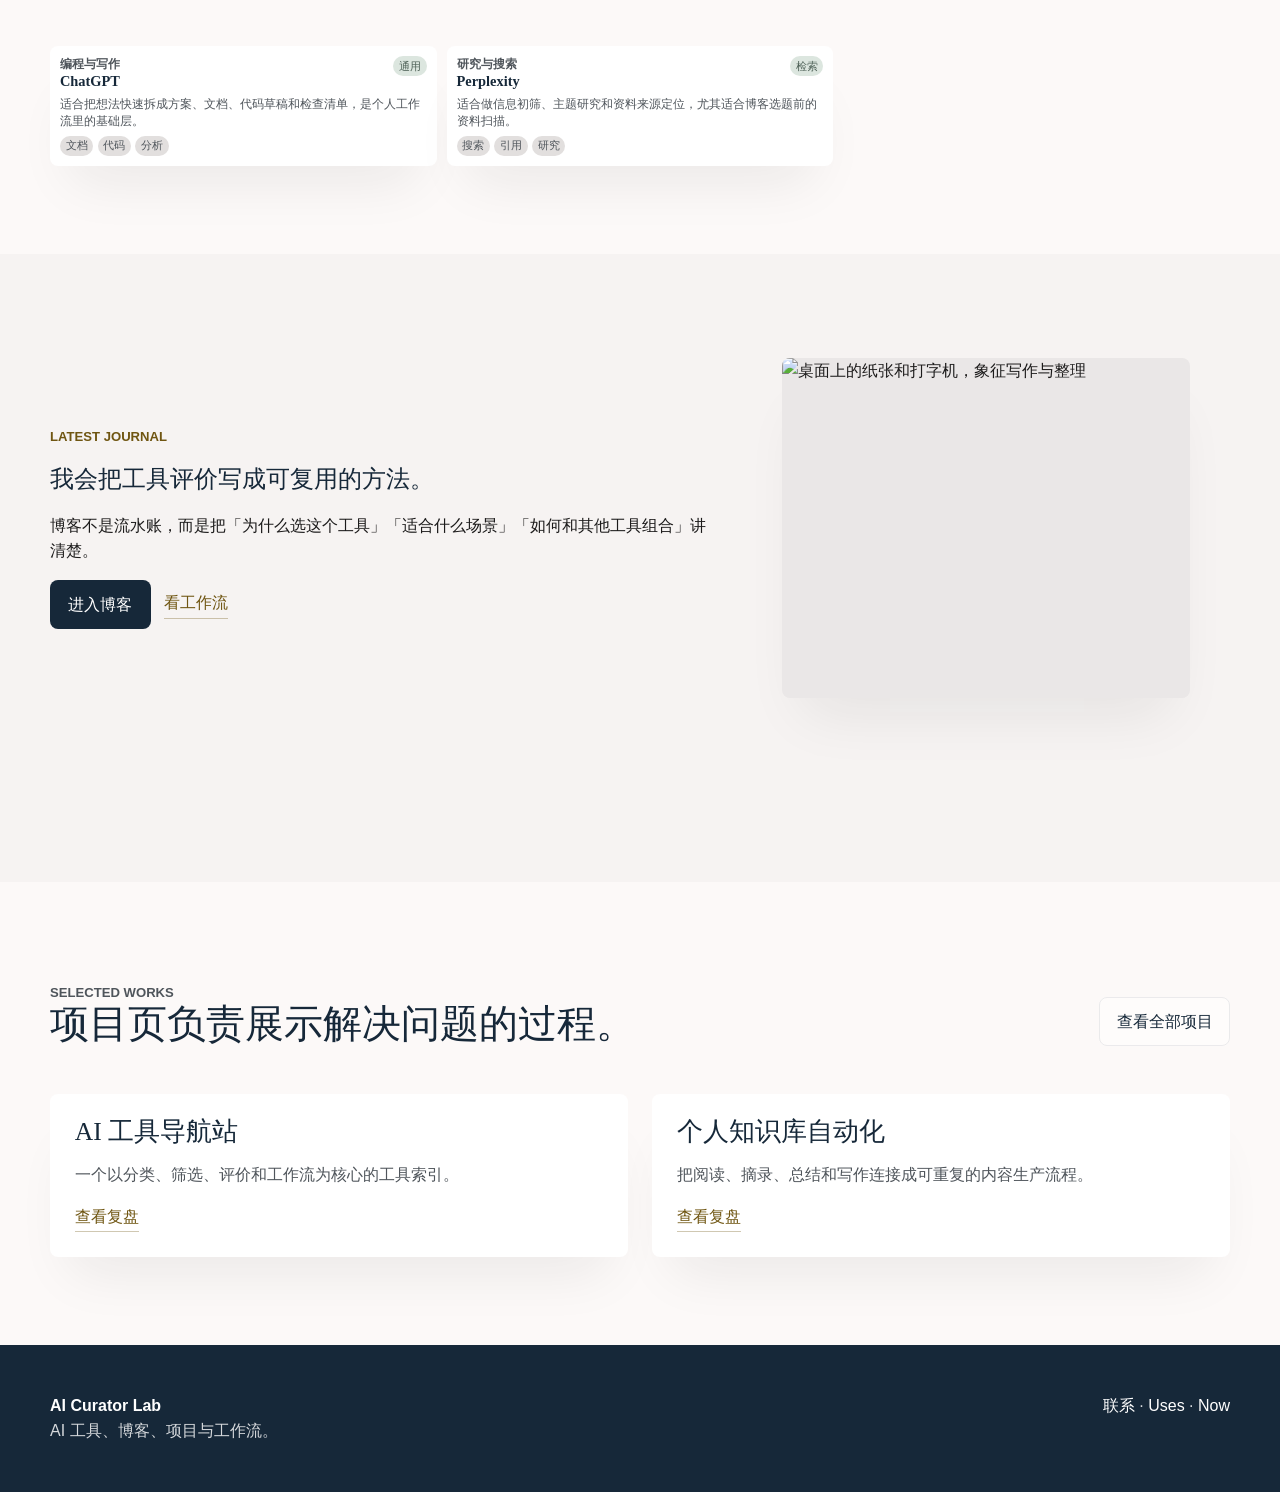
==== commit cc342113: "feat: make homepage 3D effect visible" ====
--- a/index.html
+++ b/index.html
@@ -42,6 +42,33 @@
     <main id="main" class="page-main">
       <section class="hero-home" aria-label="网站介绍">
         <canvas class="hero-canvas" id="hero3d" aria-hidden="true"></canvas>
+        <div class="hero-3d-stage" aria-hidden="true">
+          <div class="hero-3d-orbit">
+            <div class="hero-3d-core">
+              <span>AI</span>
+            </div>
+            <div class="hero-3d-card card-a">
+              <span>Tools</span>
+              <strong>185</strong>
+              <small>curated links</small>
+            </div>
+            <div class="hero-3d-card card-b">
+              <span>Workflow</span>
+              <strong>Prompt</strong>
+              <small>repeatable systems</small>
+            </div>
+            <div class="hero-3d-card card-c">
+              <span>Projects</span>
+              <strong>Cases</strong>
+              <small>build notes</small>
+            </div>
+            <div class="hero-3d-card card-d">
+              <span>Journal</span>
+              <strong>Notes</strong>
+              <small>thinking archive</small>
+            </div>
+          </div>
+        </div>
         <div class="hero-inner">
           <div class="hero-copy">
             <p class="kicker">The Modern AI Curator</p>
--- a/assets/styles.css
+++ b/assets/styles.css
@@ -226,7 +226,7 @@
   position: absolute;
   inset: 0;
   z-index: 1;
-  background: rgba(22, 40, 57, 0.44);
+  background: rgba(22, 40, 57, 0.34);
 }
 
 .hero-canvas {
@@ -244,9 +244,126 @@
   background: var(--primary) url("https://lh3.googleusercontent.com/aida-public/[base64]") center / cover no-repeat;
 }
 
+.hero-3d-stage {
+  position: absolute;
+  inset: 0;
+  z-index: 2;
+  display: flex;
+  align-items: center;
+  justify-content: flex-end;
+  padding: 7rem max(1.4rem, calc((100vw - 1180px) / 2)) 4rem;
+  pointer-events: none;
+  perspective: 1100px;
+}
+
+.hero-3d-orbit {
+  position: relative;
+  width: min(42vw, 560px);
+  height: min(56vh, 520px);
+  min-width: 420px;
+  min-height: 390px;
+  transform-style: preserve-3d;
+  animation: heroOrbit 18s linear infinite;
+}
+
+.hero-3d-core,
+.hero-3d-card {
+  position: absolute;
+  border-radius: var(--radius);
+  box-shadow: 0 32px 56px -24px rgba(0, 0, 0, 0.42);
+  transform-style: preserve-3d;
+  backface-visibility: hidden;
+}
+
+.hero-3d-core {
+  left: 50%;
+  top: 50%;
+  width: 8.4rem;
+  height: 8.4rem;
+  display: grid;
+  place-items: center;
+  color: var(--primary);
+  background: rgba(252, 249, 248, 0.92);
+  transform: translate3d(-50%, -50%, 90px) rotateX(58deg) rotateZ(45deg);
+}
+
+.hero-3d-core span {
+  transform: rotateZ(-45deg);
+  font-family: Georgia, "Noto Serif SC", "Songti SC", serif;
+  font-size: 2.6rem;
+  font-weight: 700;
+}
+
+.hero-3d-card {
+  width: 12.4rem;
+  min-height: 7.2rem;
+  padding: 1rem;
+  color: var(--primary);
+  background: rgba(252, 249, 248, 0.9);
+}
+
+.hero-3d-card span,
+.hero-3d-card small {
+  display: block;
+  color: var(--muted);
+  font-size: 0.74rem;
+}
+
+.hero-3d-card strong {
+  display: block;
+  margin: 0.18rem 0;
+  font-family: Georgia, "Noto Serif SC", "Songti SC", serif;
+  font-size: 1.75rem;
+  line-height: 1.1;
+}
+
+.hero-3d-card.card-a {
+  left: 7%;
+  top: 5%;
+  transform: translateZ(150px) rotateY(-28deg) rotateX(8deg);
+}
+
+.hero-3d-card.card-b {
+  right: 0;
+  top: 18%;
+  background: rgba(233, 193, 118, 0.9);
+  transform: translateZ(90px) rotateY(34deg) rotateX(-8deg);
+}
+
+.hero-3d-card.card-c {
+  left: 2%;
+  bottom: 11%;
+  background: rgba(181, 200, 223, 0.92);
+  transform: translateZ(40px) rotateY(-38deg) rotateX(-10deg);
+}
+
+.hero-3d-card.card-d {
+  right: 11%;
+  bottom: 0;
+  background: rgba(220, 230, 223, 0.92);
+  transform: translateZ(130px) rotateY(26deg) rotateX(10deg);
+}
+
+@keyframes heroOrbit {
+  0% {
+    transform: rotateX(58deg) rotateZ(-18deg) rotateY(0deg);
+  }
+
+  100% {
+    transform: rotateX(58deg) rotateZ(-18deg) rotateY(360deg);
+  }
+}
+
+@media (prefers-reduced-motion: reduce) {
+  .hero-3d-orbit {
+    animation: none;
+    transform: rotateX(58deg) rotateZ(-18deg) rotateY(-24deg);
+  }
+}
+
 .hero-inner {
   position: relative;
-  z-index: 2;
+  z-index: 3;
   width: min(1180px, 100%);
   margin: 0 auto;
 }
@@ -915,6 +1032,19 @@
     padding-bottom: 3rem;
   }
 
+  .hero-3d-stage {
+    justify-content: center;
+    opacity: 0.42;
+    padding-top: 6rem;
+  }
+
+  .hero-3d-orbit {
+    width: 420px;
+    height: 380px;
+    min-width: 0;
+    min-height: 0;
+  }
+
   .hero-copy h1,
   .page-hero h1 {
     font-size: 2.8rem;
@@ -975,6 +1105,11 @@
     padding-right: 1rem;
   }
 
+  .hero-3d-stage {
+    opacity: 0.28;
+    transform: translateY(-1rem) scale(0.78);
+  }
+
   .feature-card,
   .note-card,
   .contact-card,
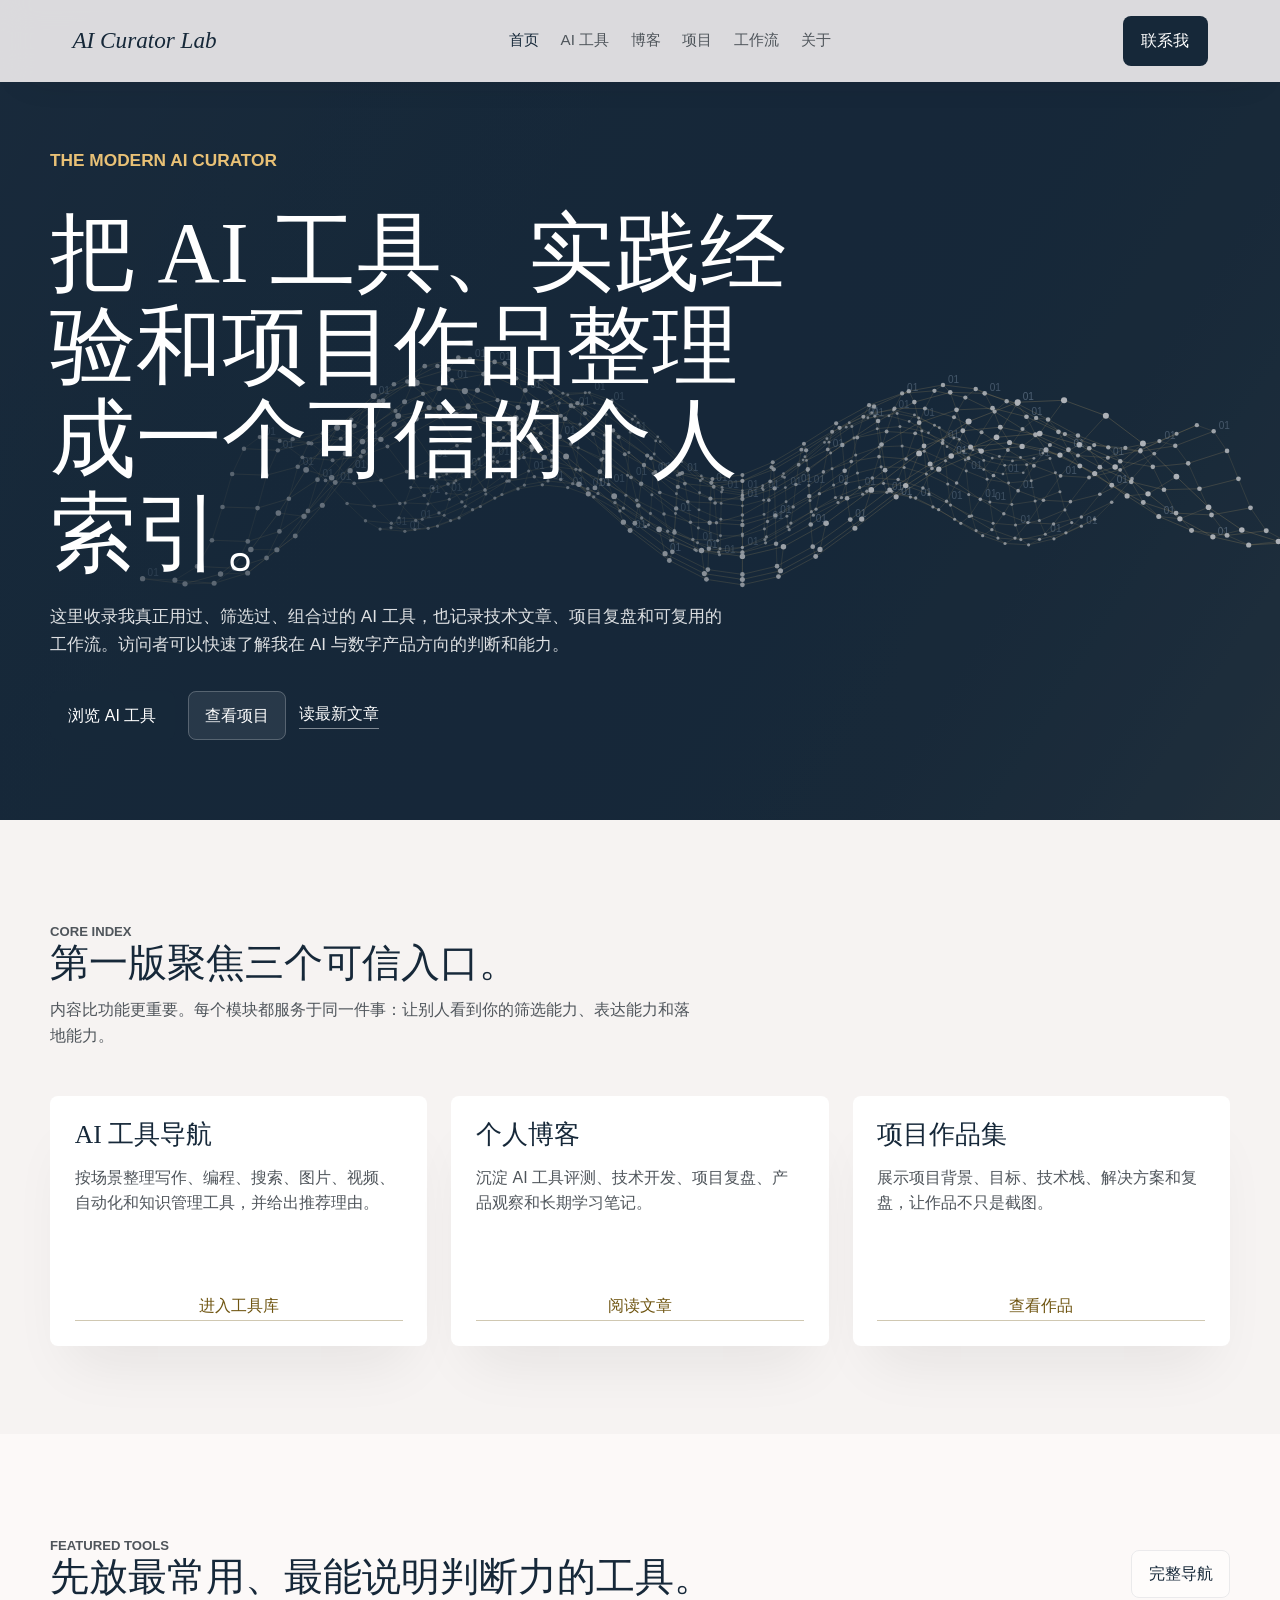
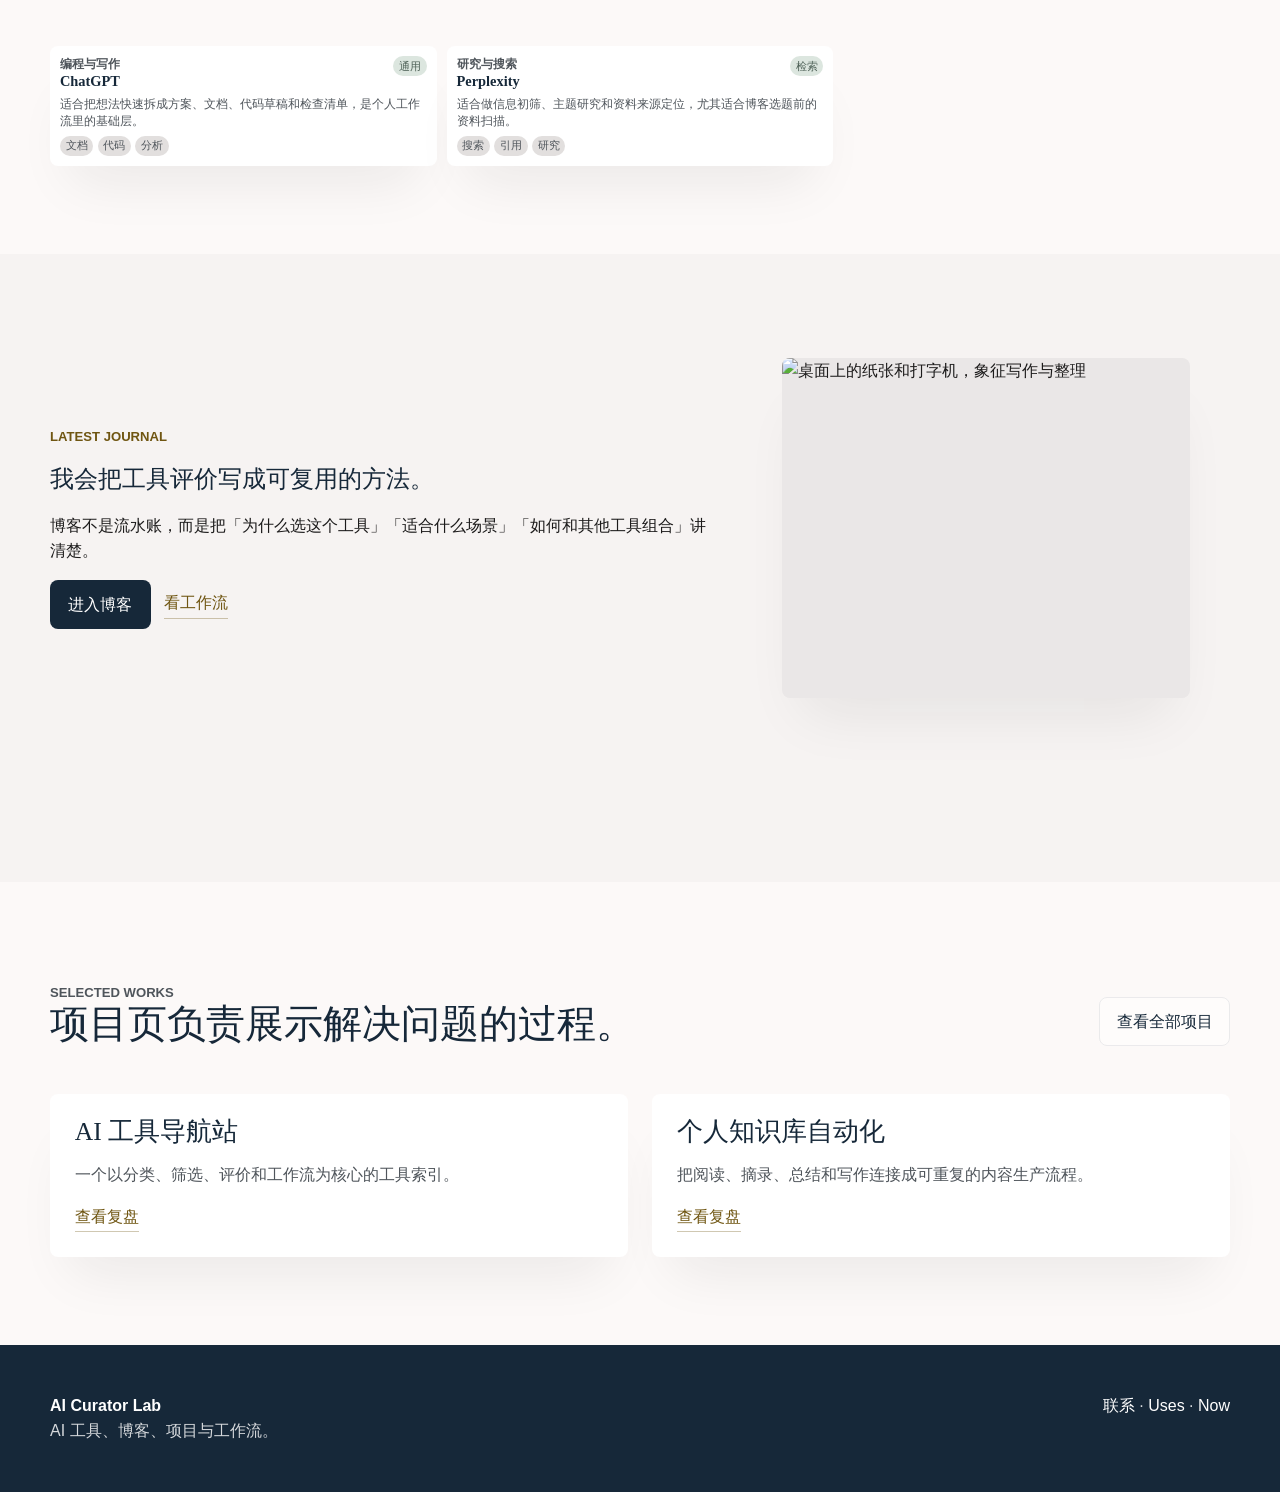
==== commit a3012b3c: "feat: replace homepage hero with matrix wave background" ====
--- a/index.html
+++ b/index.html
@@ -42,33 +42,6 @@
     <main id="main" class="page-main">
       <section class="hero-home" aria-label="网站介绍">
         <canvas class="hero-canvas" id="hero3d" aria-hidden="true"></canvas>
-        <div class="hero-3d-stage" aria-hidden="true">
-          <div class="hero-3d-orbit">
-            <div class="hero-3d-core">
-              <span>AI</span>
-            </div>
-            <div class="hero-3d-card card-a">
-              <span>Tools</span>
-              <strong>185</strong>
-              <small>curated links</small>
-            </div>
-            <div class="hero-3d-card card-b">
-              <span>Workflow</span>
-              <strong>Prompt</strong>
-              <small>repeatable systems</small>
-            </div>
-            <div class="hero-3d-card card-c">
-              <span>Projects</span>
-              <strong>Cases</strong>
-              <small>build notes</small>
-            </div>
-            <div class="hero-3d-card card-d">
-              <span>Journal</span>
-              <strong>Notes</strong>
-              <small>thinking archive</small>
-            </div>
-          </div>
-        </div>
         <div class="hero-inner">
           <div class="hero-copy">
             <p class="kicker">The Modern AI Curator</p>
--- a/assets/styles.css
+++ b/assets/styles.css
@@ -244,123 +244,6 @@
   background: var(--primary) url("https://lh3.googleusercontent.com/aida-public/[base64]") center / cover no-repeat;
 }
 
-.hero-3d-stage {
-  position: absolute;
-  inset: 0;
-  z-index: 2;
-  display: flex;
-  align-items: center;
-  justify-content: flex-end;
-  padding: 7rem max(1.4rem, calc((100vw - 1180px) / 2)) 4rem;
-  pointer-events: none;
-  perspective: 1100px;
-}
-
-.hero-3d-orbit {
-  position: relative;
-  width: min(42vw, 560px);
-  height: min(56vh, 520px);
-  min-width: 420px;
-  min-height: 390px;
-  transform-style: preserve-3d;
-  animation: heroOrbit 18s linear infinite;
-}
-
-.hero-3d-core,
-.hero-3d-card {
-  position: absolute;
-  border-radius: var(--radius);
-  box-shadow: 0 32px 56px -24px rgba(0, 0, 0, 0.42);
-  transform-style: preserve-3d;
-  backface-visibility: hidden;
-}
-
-.hero-3d-core {
-  left: 50%;
-  top: 50%;
-  width: 8.4rem;
-  height: 8.4rem;
-  display: grid;
-  place-items: center;
-  color: var(--primary);
-  background: rgba(252, 249, 248, 0.92);
-  transform: translate3d(-50%, -50%, 90px) rotateX(58deg) rotateZ(45deg);
-}
-
-.hero-3d-core span {
-  transform: rotateZ(-45deg);
-  font-family: Georgia, "Noto Serif SC", "Songti SC", serif;
-  font-size: 2.6rem;
-  font-weight: 700;
-}
-
-.hero-3d-card {
-  width: 12.4rem;
-  min-height: 7.2rem;
-  padding: 1rem;
-  color: var(--primary);
-  background: rgba(252, 249, 248, 0.9);
-}
-
-.hero-3d-card span,
-.hero-3d-card small {
-  display: block;
-  color: var(--muted);
-  font-size: 0.74rem;
-}
-
-.hero-3d-card strong {
-  display: block;
-  margin: 0.18rem 0;
-  font-family: Georgia, "Noto Serif SC", "Songti SC", serif;
-  font-size: 1.75rem;
-  line-height: 1.1;
-}
-
-.hero-3d-card.card-a {
-  left: 7%;
-  top: 5%;
-  transform: translateZ(150px) rotateY(-28deg) rotateX(8deg);
-}
-
-.hero-3d-card.card-b {
-  right: 0;
-  top: 18%;
-  background: rgba(233, 193, 118, 0.9);
-  transform: translateZ(90px) rotateY(34deg) rotateX(-8deg);
-}
-
-.hero-3d-card.card-c {
-  left: 2%;
-  bottom: 11%;
-  background: rgba(181, 200, 223, 0.92);
-  transform: translateZ(40px) rotateY(-38deg) rotateX(-10deg);
-}
-
-.hero-3d-card.card-d {
-  right: 11%;
-  bottom: 0;
-  background: rgba(220, 230, 223, 0.92);
-  transform: translateZ(130px) rotateY(26deg) rotateX(10deg);
-}
-
-@keyframes heroOrbit {
-  0% {
-    transform: rotateX(58deg) rotateZ(-18deg) rotateY(0deg);
-  }
-
-  100% {
-    transform: rotateX(58deg) rotateZ(-18deg) rotateY(360deg);
-  }
-}
-
-@media (prefers-reduced-motion: reduce) {
-  .hero-3d-orbit {
-    animation: none;
-    transform: rotateX(58deg) rotateZ(-18deg) rotateY(-24deg);
-  }
-}
-
 .hero-inner {
   position: relative;
   z-index: 3;
@@ -1032,19 +915,6 @@
     padding-bottom: 3rem;
   }
 
-  .hero-3d-stage {
-    justify-content: center;
-    opacity: 0.42;
-    padding-top: 6rem;
-  }
-
-  .hero-3d-orbit {
-    width: 420px;
-    height: 380px;
-    min-width: 0;
-    min-height: 0;
-  }
-
   .hero-copy h1,
   .page-hero h1 {
     font-size: 2.8rem;
@@ -1105,11 +975,6 @@
     padding-right: 1rem;
   }
 
-  .hero-3d-stage {
-    opacity: 0.28;
-    transform: translateY(-1rem) scale(0.78);
-  }
-
   .feature-card,
   .note-card,
   .contact-card,
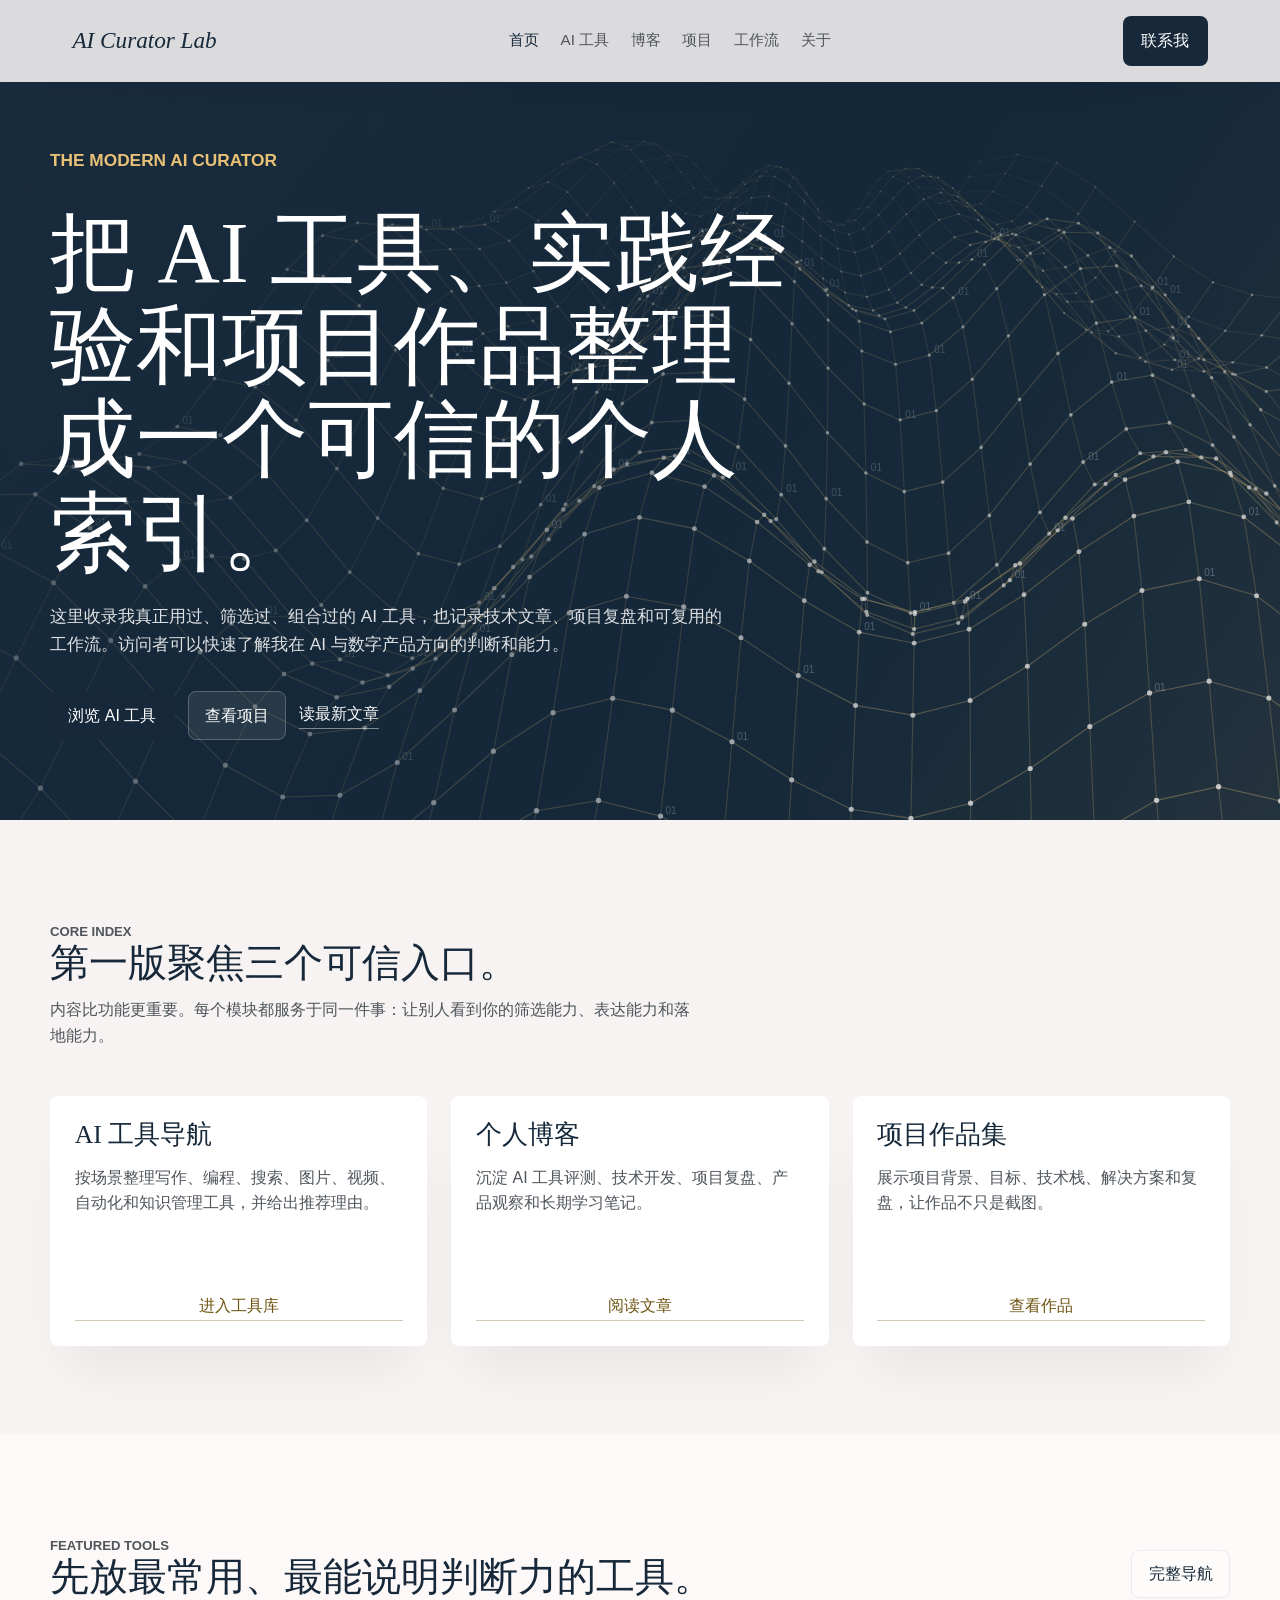
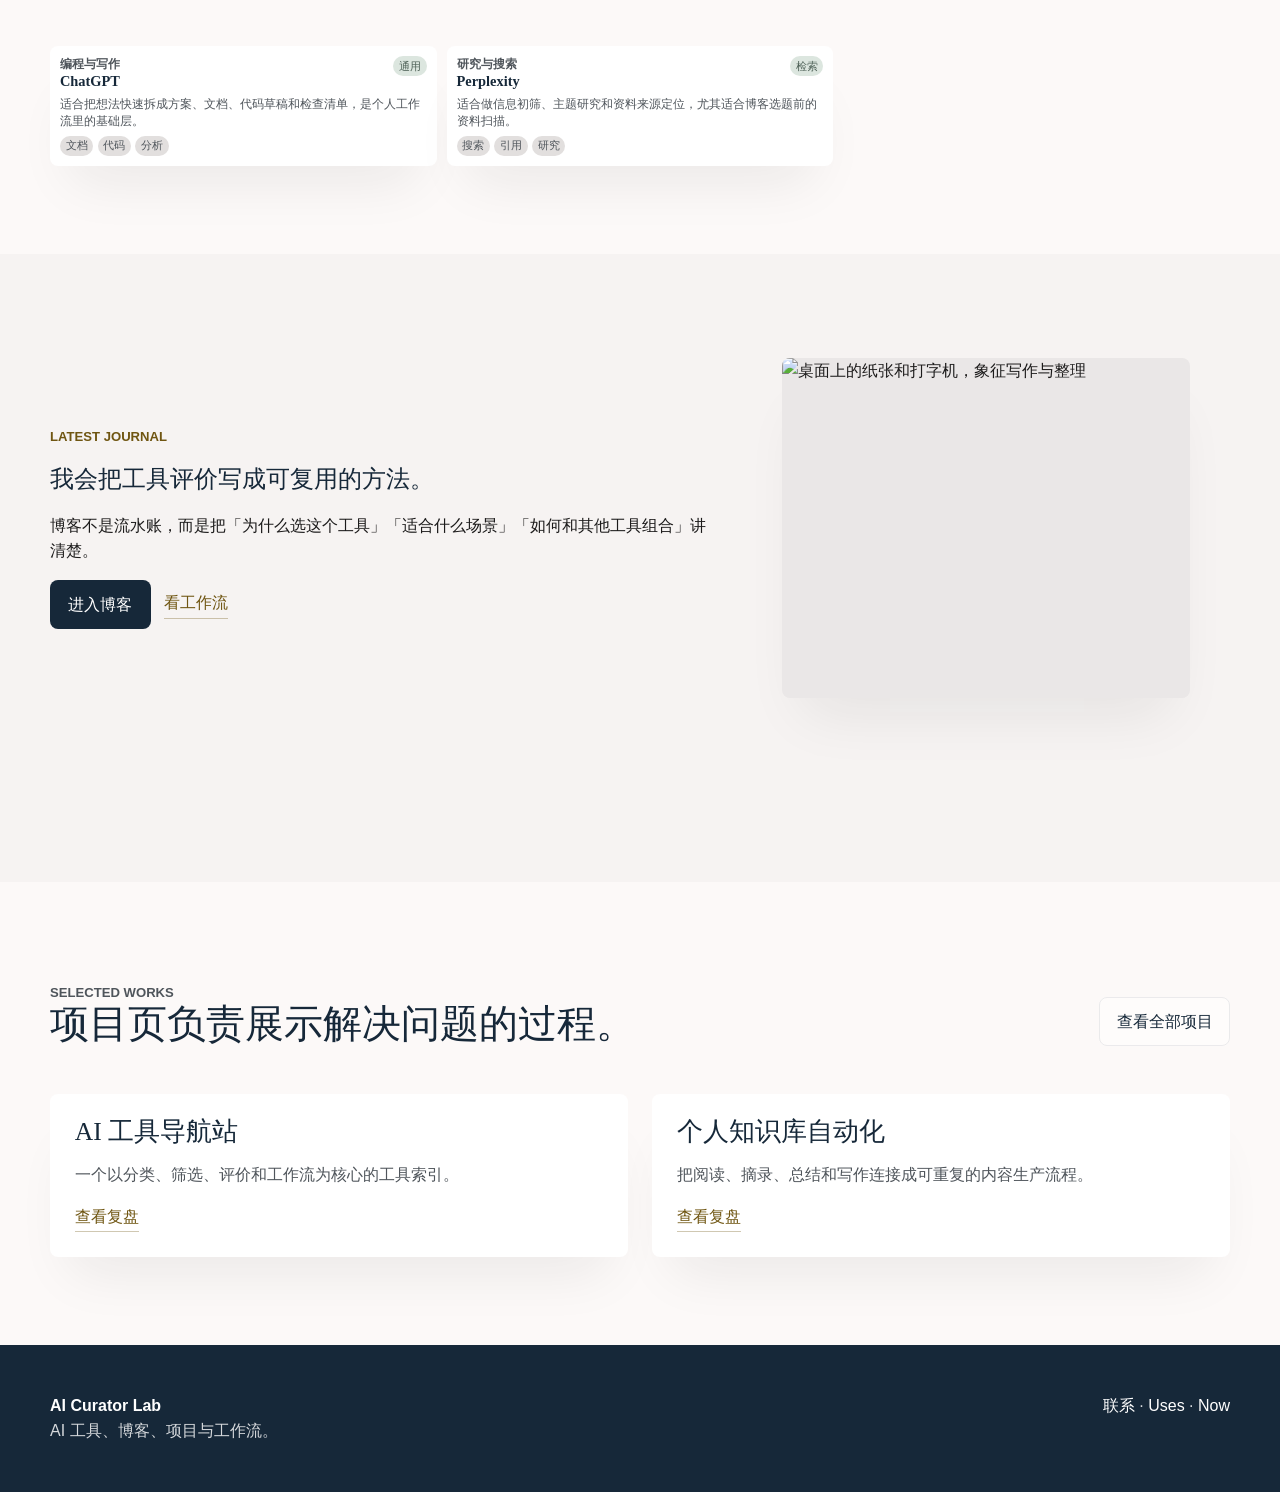
==== commit d334ef5f: "fix: make matrix wave hero visible locally" ====
--- a/index.html
+++ b/index.html
@@ -9,7 +9,7 @@
     <meta property="og:description" content="个人 AI 工具导航、博客、项目和工作流。">
     <link rel="stylesheet" href="assets/styles.css">
     <script defer src="assets/site.js"></script>
-    <script type="module" src="assets/hero-3d.js"></script>
+    <script defer src="assets/hero-3d.js"></script>
   </head>
   <body>
     <a class="skip-link" href="#main">跳到主要内容</a>
--- a/assets/styles.css
+++ b/assets/styles.css
@@ -226,7 +226,7 @@
   position: absolute;
   inset: 0;
   z-index: 1;
-  background: rgba(22, 40, 57, 0.34);
+  background: rgba(22, 40, 57, 0.12);
 }
 
 .hero-canvas {
